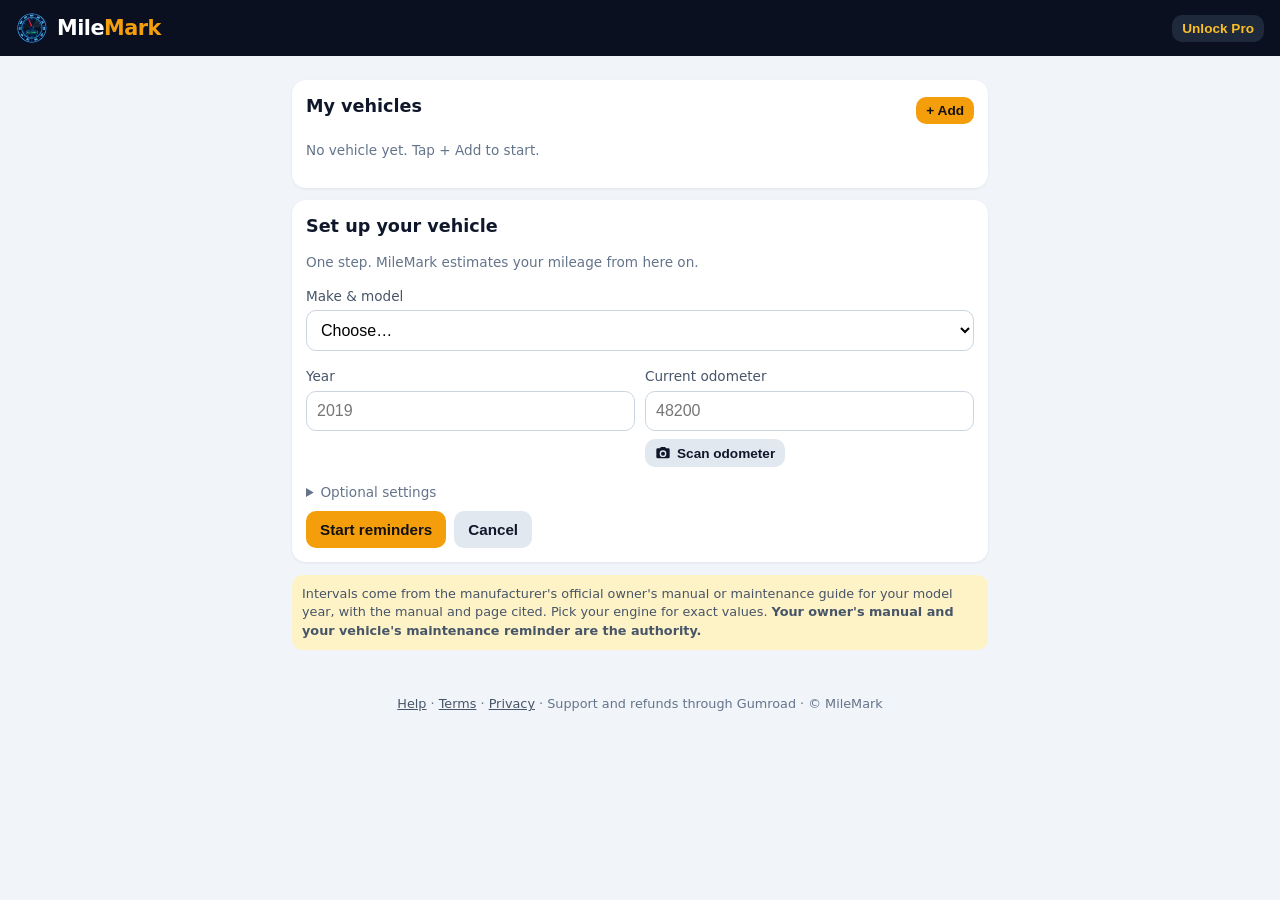
==== index.html @ 41d0a75e "New MileMark logo: icons, maskable, apple-touch, favicons, header, og image, SW v18" ====
<!doctype html><html lang="en"><head><meta charset="utf-8"><meta name="viewport" content="width=device-width,initial-scale=1">
<title>MileMark: Maintenance by the Mile</title><meta name="description" content="Free car maintenance reminders from your owner's manual, page cited. 360 model-years, 10 brands. Works offline. No account, no subscription.">
<meta name="theme-color" content="#0a1020"><link rel="manifest" href="manifest.webmanifest"><link rel="icon" type="image/png" sizes="32x32" href="favicon-32.png"><link rel="icon" type="image/png" sizes="16x16" href="favicon-16.png"><link rel="apple-touch-icon" sizes="180x180" href="apple-touch-icon.png"><link rel="stylesheet" href="styles.css"><link rel="canonical" href="https://milemarkerapp.github.io/milemark/">
<meta property="og:type" content="website">
<meta property="og:title" content="MileMark: Car maintenance reminders from your owner's manual">
<meta property="og:description" content="Free car maintenance reminders from your owner's manual, page cited. 360 model-years, 10 brands. Works offline. No account, no subscription.">
<meta property="og:url" content="https://milemarkerapp.github.io/milemark/">
<meta property="og:image" content="https://milemarkerapp.github.io/milemark/og.png">
<meta property="og:image:width" content="1200"><meta property="og:image:height" content="630">
<meta name="twitter:card" content="summary_large_image">
<meta name="twitter:title" content="MileMark: Car maintenance reminders from your owner's manual">
<meta name="twitter:description" content="Free car maintenance reminders from your owner's manual, page cited. 360 model-years, 10 brands. Works offline.">
<meta name="twitter:image" content="https://milemarkerapp.github.io/milemark/og.png">
</head><body>
<header class="top"><div class="brand"><img src="logo-64.png" alt="" width="32" height="32">Mile<span>Mark</span></div><button id="unlockBtn" class="ghost sm">Unlock Pro</button></header>
<main>
<div id="banners"></div>
<section class="card" id="vehCard"><div class="row between"><h2>My vehicles</h2><button id="addVeh" class="sm">+ Add</button></div><div id="vehList"></div></section>
<section class="card hidden" id="formCard"><h2 id="formTitle">Set up your vehicle</h2><p class="muted">One step. MileMark estimates your mileage from here on.</p>
<label>Make & model<select id="fModel"></select></label>
<div class="grid2"><label>Year<input id="fYear" type="number" min="1900" max="2030" placeholder="2019"></label>
<label>Current odometer<input id="fCur" type="number" min="0" inputmode="numeric" placeholder="48200"><button type="button" class="ghost sm scanbtn" data-scan="fCur" data-keep="0">Scan odometer</button></label></div>
<details><summary class="muted">Optional settings</summary>
<label>Nickname<input id="fName" placeholder="Blue truck"></label>
<label>Average miles per day<input id="fRate" type="number" step="1" placeholder="37 (about 13,500 a year)"></label>
<label id="fEngWrap" class="hidden">Engine / drivetrain (optional)<select id="fEng"></select></label><label>Driving conditions<select id="fDuty"><option value="n">Normal</option><option value="s">Severe (towing, short trips, dust, extreme heat or cold, stop-and-go)</option></select></label></details>
<div class="row"><button id="saveVeh">Start reminders</button><button id="cancelVeh" class="ghost">Cancel</button></div></section>
<section id="dash" class="hidden">
<div class="card"><div class="row between"><div><h2 id="vTitle"></h2><div class="muted" id="vSys"></div></div><button id="editVeh" class="ghost sm">Edit</button></div>
<div class="est"><div><span class="muted">Estimated odometer</span><b id="estOdo"></b><span class="muted" id="estInfo"></span></div><button id="fixOdo" class="ghost sm">Correct it</button></div>
<div class="row wrap"><button id="notifBtn" class="ghost sm">Turn on reminders</button><button id="icsBtn" class="ghost sm">Add to calendar (.ics)</button><select id="duty" class="sm inl"><option value="n">Normal duty</option><option value="s">Severe duty</option></select></div></div>
<div class="stats"><div class="stat over"><b id="cOver">0</b>Overdue</div><div class="stat now"><b id="cNow">0</b>Due now</div><div class="stat next"><b id="cNext">0</b>Next up</div></div>
<div class="card"><div class="row between"><h2>Services</h2><button id="addCustom" class="ghost sm">+ Custom service</button></div><div id="items"></div></div>
<div class="card"><details><summary><b>Parts & specs for this vehicle</b></summary><div id="vParts"></div></details></div>
<div class="card"><h2>Timeline</h2><p class="muted">From your starting mileage to 30,000 miles past today.</p><div id="timeline"></div></div>
<div class="card"><div class="row between"><h2>Service log</h2></div><div id="log"></div></div>
<div class="card row wrap"><button id="reportBtn">Vehicle History Report</button><button id="printBtn" class="ghost">Print</button><button id="csvBtn" class="ghost">Export CSV</button><button id="jsonBtn" class="ghost">Back up (free)</button><label class="filebtn ghost">Restore backup<input id="restore" type="file" accept=".json,application/json" hidden></label><a class="btn ghost" href="help.html">Help</a></div>
</section>
<p class="disclaimer">Intervals come from the manufacturer's official owner's manual or maintenance guide for your model year, with the manual and page cited. Pick your engine for exact values. <b>Your owner's manual and your vehicle's maintenance reminder are the authority.</b></p>
</main>
<dialog id="doneDlg"><h3 id="doneTitle"></h3><p class="muted">Everything here is optional. Mileage and parts are pre-filled.</p>
<div class="grid2"><label>Odometer<input id="doneMi" type="number" inputmode="numeric"><button type="button" class="ghost sm scanbtn" data-scan="doneMi" data-keep="1">Scan odometer</button></label><label>Date<input id="doneDate" type="date"></label></div>
<label>Parts used<input id="doneParts" placeholder="brand / part number"></label>
<div class="grid2"><label>Cost<input id="doneCost" type="number" step="0.01" inputmode="decimal" placeholder="$"></label><label>Done by<input id="doneWho" list="whoList" placeholder="DIY or shop name"></label></div>
<datalist id="whoList"><option value="DIY"></option></datalist>
<label>Notes<input id="doneNote"></label>
<label>Receipt photo<input id="donePhoto" type="file" accept="image/*" capture="environment"></label>
<div class="row"><button id="doneSave">Log it</button><button id="doneCancel" class="ghost">Cancel</button></div></dialog>
<dialog id="ivDlg"><h3 id="ivTitle"></h3><p class="muted" id="ivFactory"></p>
<label id="ivNameRow">Service name<input id="ivName" placeholder="e.g. Replace wiper blades"></label>
<div class="grid2"><label>Every … miles<input id="ivMi" type="number" min="0" inputmode="numeric"></label><label>and/or every … months<input id="ivMo" type="number" min="0" inputmode="numeric"></label></div>
<div id="ivMsg" class="muted"></div>
<div class="row wrap"><button id="ivSave">Save</button><button id="ivCancel" class="ghost">Cancel</button><button id="ivReset" class="ghost">Use factory interval</button><button id="ivDelete" class="ghost">Delete</button></div></dialog>
<div id="report" class="hidden"><div class="rbar"><button id="rClose" class="ghost sm">← Back</button><div class="row"><button id="rShare" class="ghost sm">Share</button><button id="rPrint" class="sm">Print / Save PDF</button></div></div><div id="rBody" class="rpage"></div></div>
<dialog id="proDlg"><h3>MileMark Pro</h3><p>Free covers one vehicle and a preview of the Vehicle History Report. Pro adds unlimited vehicles, the full printable and shareable history report with receipt photos, and CSV export. Backup and restore are free. One payment, no subscription, ever. Your data never leaves your phone. <a href="help.html#license">How activation works</a></p>
<p><a id="buyLink" class="btn" target="_blank" rel="noopener">Buy on Gumroad</a></p><label>License key<input id="licKey" placeholder="XXXXXXXX-XXXXXXXX-XXXXXXXX-XXXXXXXX"></label><div id="licMsg" class="muted"></div>
<div class="row"><button id="licGo">Activate</button><button id="proClose" class="ghost">Close</button></div></dialog>
<footer><a href="help.html">Help</a> · <a href="terms.html">Terms</a> · <a href="privacy.html">Privacy</a> · Support and refunds through Gumroad · © MileMark</footer>
<dialog id="odoDlg"><h3>Update odometer</h3>
<label>Odometer<input id="odoVal" type="number" min="0" inputmode="numeric"><button type="button" class="ghost sm scanbtn" data-scan="odoVal" data-keep="0">Scan odometer</button></label>
<div class="row"><button id="odoSave">Save</button><button id="odoCancel" class="ghost">Cancel</button></div></dialog>
<dialog id="scanDlg"><img id="scanImg" alt="Your odometer photo"><h3 id="scanQ">Reading…</h3>
<label>Odometer (mi)<input id="scanVal" type="number" min="0" inputmode="numeric"></label><p class="muted" id="scanNote" hidden></p>
<label class="chk"><input type="checkbox" id="scanKeep"> Keep photo as proof of mileage</label>
<div class="row"><button id="scanUse">Use this</button><button id="scanRetake" class="ghost">Retake</button><button id="scanCancel" class="ghost">Cancel</button></div></dialog>
<input type="file" id="scanFile" accept="image/*" capture="environment" hidden>
<script src="features.js"></script><script src="app.js"></script><script src="scan.js"></script></body></html>
---- styles.css ----
*{box-sizing:border-box}body{margin:0;font:16px/1.45 system-ui,-apple-system,Segoe UI,Roboto,sans-serif;background:#f1f5f9;color:#0f172a}
.top{position:sticky;top:0;z-index:5;display:flex;justify-content:space-between;align-items:center;padding:12px 16px;background:#0a1020;color:#fff}
.brand{display:flex;align-items:center;font-weight:800;font-size:1.3rem;letter-spacing:-.5px}.brand span{color:#f59e0b}.brand img{margin-right:9px}
main{max-width:720px;margin:auto;padding:12px}h2{font-size:1.1rem;margin:0 0 8px}h3{margin-top:0}
.card{background:#fff;border-radius:14px;padding:14px;margin:12px 0;box-shadow:0 1px 3px #0001}
label{display:block;font-size:.85rem;color:#475569;margin:8px 0}input,select{display:block;width:100%;margin-top:4px;padding:10px;font-size:1rem;border:1px solid #cbd5e1;border-radius:10px;background:#fff}
button,.btn,.filebtn{background:#f59e0b;color:#111;border:0;border-radius:10px;padding:10px 14px;font-weight:700;font-size:.95rem;cursor:pointer;text-decoration:none;display:inline-block}
.ghost{background:#e2e8f0;color:#0f172a}.top .ghost{background:#1e293b;color:#fbbf24}.sm{padding:6px 10px;font-size:.85rem}
.row{display:flex;gap:8px;align-items:center}.between{justify-content:space-between}.wrap{flex-wrap:wrap}.grid2{display:grid;grid-template-columns:1fr 1fr;gap:10px}
.hidden{display:none}.muted{color:#64748b;font-size:.85rem}
.veh{display:flex;justify-content:space-between;align-items:center;padding:10px;border-radius:10px;border:1px solid #e2e8f0;margin:6px 0;cursor:pointer}.veh.on{border-color:#f59e0b;background:#fffbeb}
.stats{display:grid;grid-template-columns:repeat(3,1fr);gap:8px}.stat{background:#fff;border-radius:14px;padding:10px;text-align:center;font-size:.8rem;border-top:4px solid}.stat b{display:block;font-size:1.6rem}
.over{border-color:#dc2626}.now{border-color:#f59e0b}.next{border-color:#16a34a}
.item{display:flex;justify-content:space-between;gap:8px;padding:10px 0;border-bottom:1px solid #f1f5f9}.item:last-child{border:0}
.tag{font-size:.7rem;font-weight:700;padding:2px 8px;border-radius:99px;color:#fff;white-space:nowrap}.t-over{background:#dc2626}.t-now{background:#f59e0b;color:#111}.t-next{background:#16a34a}.t-ok{background:#94a3b8}
.mi{font-size:.85rem;color:#475569}
.tl{border-left:3px solid #cbd5e1;margin-left:6px;padding-left:12px}.tlm{position:relative;margin:10px 0}.tlm:before{content:"";position:absolute;left:-19px;top:5px;width:11px;height:11px;border-radius:50%;background:#94a3b8}
.tlm.past:before{background:#dc2626}.tlm.done:before{background:#16a34a}.tlm.today:before{background:#0f172a}.tlm b{font-size:.9rem}
.disclaimer{font-size:.8rem;color:#475569;background:#fef3c7;border-radius:10px;padding:10px}
footer{text-align:center;font-size:.8rem;color:#64748b;padding:20px}footer a{color:#475569}
dialog{border:0;border-radius:14px;max-width:420px;width:92%}dialog::backdrop{background:#0008}
.x{background:none;color:#dc2626;padding:0 4px}
@media print{.top,footer,button,.filebtn,#vehCard,#formCard,dialog{display:none!important}body{background:#fff}.card{box-shadow:none;border:1px solid #ddd}}
.est{display:flex;justify-content:space-between;align-items:center;background:#f8fafc;border-radius:10px;padding:10px;margin:10px 0}.est b{display:block;font-size:1.5rem}
.inl{width:auto;display:inline-block;margin:0;padding:6px}details{margin:8px 0}summary{cursor:pointer}
.done1{background:#16a34a;color:#fff;padding:6px 10px;font-size:.8rem}
[hidden]{display:none!important}
.parts{font-size:.8rem;color:#334155;background:#f8fafc;border-radius:8px;padding:6px 8px;margin-top:6px}.parts summary{color:#b45309;font-weight:600}.parts dl{margin:4px 0;display:grid;grid-template-columns:auto 1fr;gap:2px 8px}.parts dt{color:#64748b}.parts dd{margin:0}
#report{position:fixed;inset:0;background:#e2e8f0;overflow:auto;z-index:20}.rbar{position:sticky;top:0;display:flex;justify-content:space-between;padding:10px;background:#0f172a}
.rpage{max-width:760px;margin:12px auto;background:#fff;padding:24px;border-radius:8px;font-size:.92rem}.rpage h1{margin:0;font-size:1.4rem}.rpage table{width:100%;border-collapse:collapse;margin:8px 0}.rpage td,.rpage th{border-bottom:1px solid #e2e8f0;padding:6px 4px;text-align:left;vertical-align:top}.rpage th{font-size:.75rem;color:#64748b;text-transform:uppercase}
.kpi{display:flex;gap:12px;flex-wrap:wrap;margin:12px 0}.kpi div{flex:1;min-width:140px;background:#f8fafc;border-radius:8px;padding:10px}.kpi b{display:block;font-size:1.3rem}
.blur{filter:blur(4px);pointer-events:none;user-select:none}.lock{text-align:center;padding:14px;background:#fffbeb;border-radius:8px}
.rthumb{max-width:120px;max-height:90px;border-radius:4px;display:block;margin-top:4px}
@media print{#report{position:static;background:#fff}.rbar{display:none}.rpage{margin:0;max-width:none;padding:0}body.rep main,body.rep header,body.rep footer{display:none!important}}
.banner{display:flex;gap:10px;justify-content:space-between;align-items:center;background:#fffbeb;border:1px solid #fcd34d;border-radius:12px;padding:10px 12px;margin:10px 0;font-size:.88rem}
.mv{background:#e2e8f0;color:#0f172a;padding:4px 8px;font-size:.8rem}.link{background:none;color:#b45309;padding:4px 0;font-size:.78rem;font-weight:600}
@media print{.banner,#banners{display:none!important}}
.src{font-size:.78rem;color:#64748b;margin-top:2px}.chk{border-top:2px dashed #cbd5e1;margin-top:12px;padding-top:8px}

.scanbtn{display:inline-flex;align-items:center;gap:6px;margin-top:8px}
.scanbtn::before{content:"";width:16px;height:16px;background:currentColor;-webkit-mask:url("data:image/svg+xml,%3Csvg xmlns='http://www.w3.org/2000/svg' viewBox='0 0 24 24'%3E%3Cpath d='M9 3 7.2 5H4a2 2 0 0 0-2 2v11a2 2 0 0 0 2 2h16a2 2 0 0 0 2-2V7a2 2 0 0 0-2-2h-3.2L15 3H9zm3 5a5 5 0 1 1 0 10 5 5 0 0 1 0-10zm0 2a3 3 0 1 0 0 6 3 3 0 0 0 0-6z'/%3E%3C/svg%3E") center/contain no-repeat;mask:url("data:image/svg+xml,%3Csvg xmlns='http://www.w3.org/2000/svg' viewBox='0 0 24 24'%3E%3Cpath d='M9 3 7.2 5H4a2 2 0 0 0-2 2v11a2 2 0 0 0 2 2h16a2 2 0 0 0 2-2V7a2 2 0 0 0-2-2h-3.2L15 3H9zm3 5a5 5 0 1 1 0 10 5 5 0 0 1 0-10zm0 2a3 3 0 1 0 0 6 3 3 0 0 0 0-6z'/%3E%3C/svg%3E") center/contain no-repeat}
#scanImg{display:block;width:100%;max-height:210px;object-fit:contain;background:#0f172a;border-radius:10px;margin-bottom:10px}
#scanVal{font-size:1.6rem;font-weight:800;letter-spacing:.02em}
#scanNote{margin:6px 0}.chk{display:flex;align-items:center;gap:8px}.chk input{width:auto;margin:0}
#scanDlg[data-busy] #scanVal,#scanDlg[data-busy] .chk{opacity:.4;pointer-events:none}
.scanspin{display:inline-block;width:14px;height:14px;border:2px solid #cbd5e1;border-top-color:#f59e0b;border-radius:50%;animation:sp .8s linear infinite;vertical-align:-2px;margin-right:6px}@keyframes sp{to{transform:rotate(360deg)}}
@media print{.scanbtn{display:none!important}}
.opics{display:flex;flex-wrap:wrap;gap:12px}.opic{font-size:.8rem;color:#475569}.opic img{max-width:150px;max-height:110px}
@media print{.opic img{max-width:150px}}
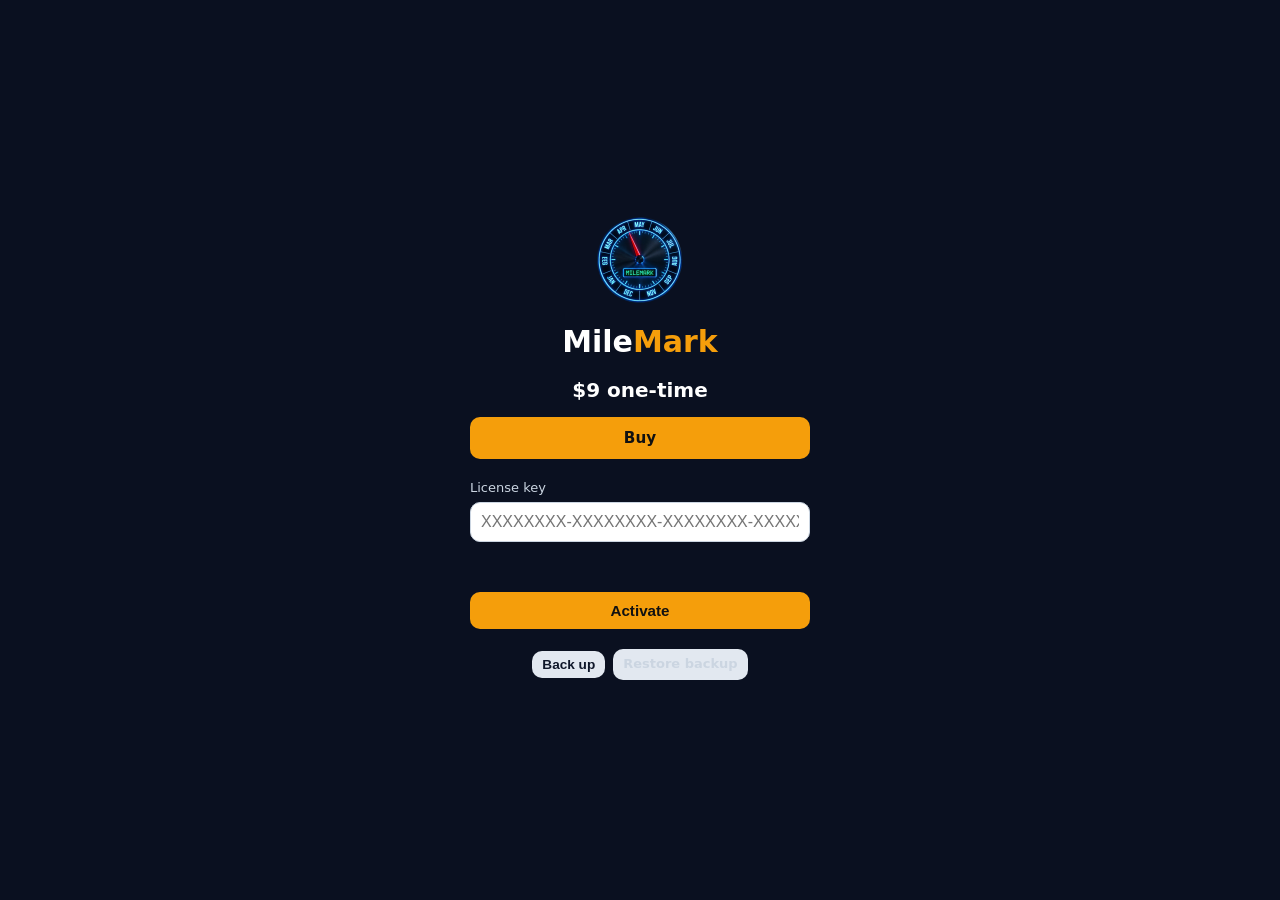
==== commit 0980c92a: "$9 one-time for everyone: license activation required, unlock screen, backup/restore reachable while" ====
--- a/index.html
+++ b/index.html
@@ -1,18 +1,18 @@
 <!doctype html><html lang="en"><head><meta charset="utf-8"><meta name="viewport" content="width=device-width,initial-scale=1">
-<title>MileMark: Maintenance by the Mile</title><meta name="description" content="Free car maintenance reminders from your owner's manual, page cited. 360 model-years, 10 brands. Works offline. No account, no subscription.">
+<title>MileMark: Maintenance by the Mile</title><meta name="description" content="Car maintenance reminders from your owner's manual, page cited. 427 model-years, 11 brands. Works offline. No account. $9 one-time, no subscription.">
 <meta name="theme-color" content="#0a1020"><link rel="manifest" href="manifest.webmanifest"><link rel="icon" type="image/png" sizes="32x32" href="favicon-32.png"><link rel="icon" type="image/png" sizes="16x16" href="favicon-16.png"><link rel="apple-touch-icon" sizes="180x180" href="apple-touch-icon.png"><link rel="stylesheet" href="styles.css"><link rel="canonical" href="https://milemarkerapp.github.io/milemark/">
 <meta property="og:type" content="website">
 <meta property="og:title" content="MileMark: Car maintenance reminders from your owner's manual">
-<meta property="og:description" content="Free car maintenance reminders from your owner's manual, page cited. 360 model-years, 10 brands. Works offline. No account, no subscription.">
+<meta property="og:description" content="Car maintenance reminders from your owner's manual, page cited. 427 model-years, 11 brands. Works offline. No account. $9 one-time, no subscription.">
 <meta property="og:url" content="https://milemarkerapp.github.io/milemark/">
 <meta property="og:image" content="https://milemarkerapp.github.io/milemark/og.png">
 <meta property="og:image:width" content="1200"><meta property="og:image:height" content="630">
 <meta name="twitter:card" content="summary_large_image">
 <meta name="twitter:title" content="MileMark: Car maintenance reminders from your owner's manual">
-<meta name="twitter:description" content="Free car maintenance reminders from your owner's manual, page cited. 360 model-years, 10 brands. Works offline.">
+<meta name="twitter:description" content="Car maintenance reminders from your owner's manual, page cited. 427 model-years, 11 brands. Works offline. $9 one-time.">
 <meta name="twitter:image" content="https://milemarkerapp.github.io/milemark/og.png">
 </head><body>
-<header class="top"><div class="brand"><img src="logo-64.png" alt="" width="32" height="32">Mile<span>Mark</span></div><button id="unlockBtn" class="ghost sm">Unlock Pro</button></header>
+<header class="top"><div class="brand"><img src="logo-64.png" alt="" width="32" height="32">Mile<span>Mark</span></div></header>
 <main>
 <div id="banners"></div>
 <section class="card" id="vehCard"><div class="row between"><h2>My vehicles</h2><button id="addVeh" class="sm">+ Add</button></div><div id="vehList"></div></section>
@@ -26,19 +26,21 @@
 <label id="fEngWrap" class="hidden">Engine / drivetrain (optional)<select id="fEng"></select></label><label>Driving conditions<select id="fDuty"><option value="n">Normal</option><option value="s">Severe (towing, short trips, dust, extreme heat or cold, stop-and-go)</option></select></label></details>
 <div class="row"><button id="saveVeh">Start reminders</button><button id="cancelVeh" class="ghost">Cancel</button></div></section>
 <section id="dash" class="hidden">
-<div class="card"><div class="row between"><div><h2 id="vTitle"></h2><div class="muted" id="vSys"></div></div><button id="editVeh" class="ghost sm">Edit</button></div>
+<div class="card"><div class="row between"><div><h2 id="vTitle"></h2><div id="vBadge"></div><div class="muted" id="vSys"></div></div><button id="editVeh" class="ghost sm">Edit</button></div>
 <div class="est"><div><span class="muted">Estimated odometer</span><b id="estOdo"></b><span class="muted" id="estInfo"></span></div><button id="fixOdo" class="ghost sm">Correct it</button></div>
-<div class="row wrap"><button id="notifBtn" class="ghost sm">Turn on reminders</button><button id="icsBtn" class="ghost sm">Add to calendar (.ics)</button><select id="duty" class="sm inl"><option value="n">Normal duty</option><option value="s">Severe duty</option></select></div></div>
+<div class="row wrap"><button id="repBtn" class="sm">Replaced a part</button><button id="notifBtn" class="ghost sm">Turn on reminders</button><button id="icsBtn" class="ghost sm">Add to calendar (.ics)</button><select id="duty" class="sm inl"><option value="n">Normal duty</option><option value="s">Severe duty</option></select></div></div>
 <div class="stats"><div class="stat over"><b id="cOver">0</b>Overdue</div><div class="stat now"><b id="cNow">0</b>Due now</div><div class="stat next"><b id="cNext">0</b>Next up</div></div>
-<div class="card"><div class="row between"><h2>Services</h2><button id="addCustom" class="ghost sm">+ Custom service</button></div><div id="items"></div></div>
+<div class="card"><div class="row between"><h2>Services</h2><div class="row"><button id="tireBtn" class="ghost sm">Tire sets</button><button id="addCustom" class="ghost sm">+ Custom service</button></div></div><div id="items"></div></div>
+<div class="card" id="renCard"><div class="row between"><h2>Renewals</h2><button id="renAdd" class="ghost sm">+ Add</button></div><div id="renList"></div></div>
 <div class="card"><details><summary><b>Parts & specs for this vehicle</b></summary><div id="vParts"></div></details></div>
 <div class="card"><h2>Timeline</h2><p class="muted">From your starting mileage to 30,000 miles past today.</p><div id="timeline"></div></div>
-<div class="card"><div class="row between"><h2>Service log</h2></div><div id="log"></div></div>
-<div class="card row wrap"><button id="reportBtn">Vehicle History Report</button><button id="printBtn" class="ghost">Print</button><button id="csvBtn" class="ghost">Export CSV</button><button id="jsonBtn" class="ghost">Back up (free)</button><label class="filebtn ghost">Restore backup<input id="restore" type="file" accept=".json,application/json" hidden></label><a class="btn ghost" href="help.html">Help</a></div>
+<div class="card" id="compCard"><div class="row between"><h2>Completed</h2><div class="row"><select id="compFilter" class="sm inl" aria-label="Filter"></select><button id="compRep" class="sm">Replaced a part</button></div></div><div id="compSum" class="muted"></div><div id="completed"></div></div>
+<div class="card"><div class="row between"><h2>Service log</h2><button id="pastBtn" class="ghost sm">+ Past service</button></div><div id="log"></div></div>
+<div class="card row wrap"><button id="reportBtn">Vehicle History Report</button><button id="printBtn" class="ghost">Print</button><button id="csvBtn" class="ghost">Export CSV</button><button id="jsonBtn" class="ghost">Back up</button><label class="filebtn ghost">Restore backup<input id="restore" type="file" accept=".json,application/json" hidden></label><a class="btn ghost" href="help.html">Help</a></div>
 </section>
 <p class="disclaimer">Intervals come from the manufacturer's official owner's manual or maintenance guide for your model year, with the manual and page cited. Pick your engine for exact values. <b>Your owner's manual and your vehicle's maintenance reminder are the authority.</b></p>
 </main>
-<dialog id="doneDlg"><h3 id="doneTitle"></h3><p class="muted">Everything here is optional. Mileage and parts are pre-filled.</p>
+<dialog id="doneDlg"><h3 id="doneTitle"></h3><label id="donePickRow" class="hidden">Service<select id="donePick"></select></label><p class="muted">Everything here is optional. Mileage and parts are pre-filled.</p>
 <div class="grid2"><label>Odometer<input id="doneMi" type="number" inputmode="numeric"><button type="button" class="ghost sm scanbtn" data-scan="doneMi" data-keep="1">Scan odometer</button></label><label>Date<input id="doneDate" type="date"></label></div>
 <label>Parts used<input id="doneParts" placeholder="brand / part number"></label>
 <div class="grid2"><label>Cost<input id="doneCost" type="number" step="0.01" inputmode="decimal" placeholder="$"></label><label>Done by<input id="doneWho" list="whoList" placeholder="DIY or shop name"></label></div>
@@ -46,15 +48,41 @@
 <label>Notes<input id="doneNote"></label>
 <label>Receipt photo<input id="donePhoto" type="file" accept="image/*" capture="environment"></label>
 <div class="row"><button id="doneSave">Log it</button><button id="doneCancel" class="ghost">Cancel</button></div></dialog>
+<dialog id="repDlg"><h3>Replaced a part</h3>
+<label>What was replaced<select id="repItem"></select></label>
+<div id="repNew" class="hidden"><label>Name<input id="repName" placeholder="e.g. Alternator"></label>
+<div class="grid2"><label>Replace every … miles<input id="repMi2" type="number" min="0" inputmode="numeric"></label><label>and/or … months<input id="repMo" type="number" min="0" inputmode="numeric"></label></div></div>
+<div class="grid2"><label>Odometer<input id="repMi" type="number" inputmode="numeric"><button type="button" class="ghost sm scanbtn" data-scan="repMi" data-keep="1">Scan odometer</button></label><label>Date<input id="repDate" type="date"></label></div>
+<label>Parts<input id="repParts" placeholder="brand / part number"></label>
+<div class="grid2"><label>Cost<input id="repCost" type="number" step="0.01" inputmode="decimal" placeholder="$"></label><label>Done by<input id="repWho" list="whoList" placeholder="DIY or shop name"></label></div>
+<label>Receipt photo<input id="repPhoto" type="file" accept="image/*" capture="environment"></label>
+<label class="chk hidden" id="repRotRow"><input type="checkbox" id="repRot" checked> Restart tire rotation too</label>
+<div id="repNext" class="repnext"></div><div id="repMsg" class="muted"></div>
+<div class="row"><button id="repSave">Log it and reset</button><button id="repCancel" class="ghost">Cancel</button></div></dialog>
+<div id="toast" class="toast hidden"></div>
+<dialog id="renDlg"><h3 id="renTitle">Renewal</h3>
+<label>What<select id="renType"><option value="reg">Registration</option><option value="ins">Insurance</option><option value="insp">Inspection</option><option value="warr">Warranty</option></select></label>
+<div class="grid2"><label>Ends on<input id="renDate" type="date"></label><label>Repeats every … months<input id="renEvery" type="number" min="0" inputmode="numeric"></label></div>
+<label id="renMiRow" class="hidden">Warranty also ends at … miles (optional)<input id="renMi" type="number" min="0" inputmode="numeric"></label>
+<div id="renMsg" class="muted"></div>
+<div class="row wrap"><button id="renSave">Save</button><button id="renCancel" class="ghost">Cancel</button><button id="renDel" class="ghost">Delete</button></div></dialog>
+<dialog id="rcDlg"><h3>Recalls</h3><div id="rcBody"></div>
+<div class="row wrap"><button id="rcRefresh" class="ghost sm">Check again</button><a class="btn ghost sm" href="https://www.nhtsa.gov/recalls" target="_blank" rel="noopener">Check by VIN at NHTSA</a><button id="rcClose" class="ghost sm">Close</button></div></dialog>
+<dialog id="tireDlg"><h3>Tire sets</h3><div id="tireList"></div>
+<h4 style="margin:12px 0 0">Add a set</h4>
+<label>Name<input id="tsName" placeholder="Summer"></label>
+<div class="grid2"><label>Replace every … miles<input id="tsMi" type="number" min="0" inputmode="numeric" value="50000"></label><label>and/or … months<input id="tsMo" type="number" min="0" inputmode="numeric" value="72"></label></div>
+<label class="chk"><input type="checkbox" id="tsMount"> On the car now</label><div id="tsMsg" class="muted"></div>
+<div class="row"><button id="tsAdd">Add set</button><button id="tsClose" class="ghost">Close</button></div></dialog>
 <dialog id="ivDlg"><h3 id="ivTitle"></h3><p class="muted" id="ivFactory"></p>
 <label id="ivNameRow">Service name<input id="ivName" placeholder="e.g. Replace wiper blades"></label>
 <div class="grid2"><label>Every … miles<input id="ivMi" type="number" min="0" inputmode="numeric"></label><label>and/or every … months<input id="ivMo" type="number" min="0" inputmode="numeric"></label></div>
 <div id="ivMsg" class="muted"></div>
 <div class="row wrap"><button id="ivSave">Save</button><button id="ivCancel" class="ghost">Cancel</button><button id="ivReset" class="ghost">Use factory interval</button><button id="ivDelete" class="ghost">Delete</button></div></dialog>
 <div id="report" class="hidden"><div class="rbar"><button id="rClose" class="ghost sm">← Back</button><div class="row"><button id="rShare" class="ghost sm">Share</button><button id="rPrint" class="sm">Print / Save PDF</button></div></div><div id="rBody" class="rpage"></div></div>
-<dialog id="proDlg"><h3>MileMark Pro</h3><p>Free covers one vehicle and a preview of the Vehicle History Report. Pro adds unlimited vehicles, the full printable and shareable history report with receipt photos, and CSV export. Backup and restore are free. One payment, no subscription, ever. Your data never leaves your phone. <a href="help.html#license">How activation works</a></p>
-<p><a id="buyLink" class="btn" target="_blank" rel="noopener">Buy on Gumroad</a></p><label>License key<input id="licKey" placeholder="XXXXXXXX-XXXXXXXX-XXXXXXXX-XXXXXXXX"></label><div id="licMsg" class="muted"></div>
-<div class="row"><button id="licGo">Activate</button><button id="proClose" class="ghost">Close</button></div></dialog>
+<div id="lock" class="hidden" role="dialog" aria-label="Unlock MileMark"><div class="lkbox"><img src="icon-192.png" alt="MileMark" width="96" height="96"><h1>Mile<span>Mark</span></h1><p class="lkprice">$9 one-time</p>
+<a id="buyLink" class="btn" target="_blank" rel="noopener">Buy</a><label>License key<input id="licKey" placeholder="XXXXXXXX-XXXXXXXX-XXXXXXXX-XXXXXXXX" autocomplete="off" autocapitalize="off"></label><div id="licMsg" class="muted" aria-live="polite"></div><button id="licGo">Activate</button>
+<div class="row lkrow"><button id="lkBackup" class="ghost sm">Back up</button><label class="filebtn ghost sm">Restore backup<input id="lkRestore" type="file" accept=".json,application/json" hidden></label></div></div></div>
 <footer><a href="help.html">Help</a> · <a href="terms.html">Terms</a> · <a href="privacy.html">Privacy</a> · Support and refunds through Gumroad · © MileMark</footer>
 <dialog id="odoDlg"><h3>Update odometer</h3>
 <label>Odometer<input id="odoVal" type="number" min="0" inputmode="numeric"><button type="button" class="ghost sm scanbtn" data-scan="odoVal" data-keep="0">Scan odometer</button></label>
@@ -64,4 +92,4 @@
 <label class="chk"><input type="checkbox" id="scanKeep"> Keep photo as proof of mileage</label>
 <div class="row"><button id="scanUse">Use this</button><button id="scanRetake" class="ghost">Retake</button><button id="scanCancel" class="ghost">Cancel</button></div></dialog>
 <input type="file" id="scanFile" accept="image/*" capture="environment" hidden>
-<script src="features.js"></script><script src="app.js"></script><script src="scan.js"></script></body></html>
+<script src="notify-core.js"></script><script src="features.js"></script><script src="app.js"></script><script src="replace.js"></script><script src="more.js"></script><script src="scan.js"></script></body></html>
--- a/styles.css
+++ b/styles.css
@@ -47,3 +47,13 @@
 @media print{.scanbtn{display:none!important}}
 .opics{display:flex;flex-wrap:wrap;gap:12px}.opic{font-size:.8rem;color:#475569}.opic img{max-width:150px;max-height:110px}
 @media print{.opic img{max-width:150px}}
+
+.repnext{font-weight:700;color:#166534;background:#f0fdf4;border-radius:8px;padding:8px;margin:8px 0}.repnext:empty{display:none}
+.cmp{padding:8px 0;border-bottom:1px solid #f1f5f9;display:flex;justify-content:space-between;gap:8px}.cmp:last-child{border:0}
+.cmp .nx{font-size:.8rem;color:#166534;margin-top:2px}.cmp .nx.old{color:#94a3b8}
+.toast{position:fixed;left:50%;bottom:20px;transform:translateX(-50%);background:#0f172a;color:#fff;padding:10px 16px;border-radius:12px;z-index:50;max-width:90%;font-weight:600}
+#repDlg label.chk{display:flex}
+
+#lock{position:fixed;inset:0;z-index:100;background:#0a1020;display:flex;align-items:center;justify-content:center;padding:20px;overflow:auto}#lock.hidden{display:none}
+.lkbox{width:100%;max-width:340px;text-align:center;color:#fff;display:flex;flex-direction:column;gap:12px;align-items:stretch}.lkbox img{margin:0 auto;border-radius:20px}.lkbox h1{margin:0;font-size:30px}.lkbox h1 span{color:#f59e0b}.lkprice{margin:0;font-size:20px;font-weight:700}.lkbox label{text-align:left;color:#cbd5e1;font-size:13px}.lkbox .muted{color:#fca5a5;min-height:18px}.lkrow{justify-content:center}
+body.locked main,body.locked footer,body.locked header.top{visibility:hidden}
